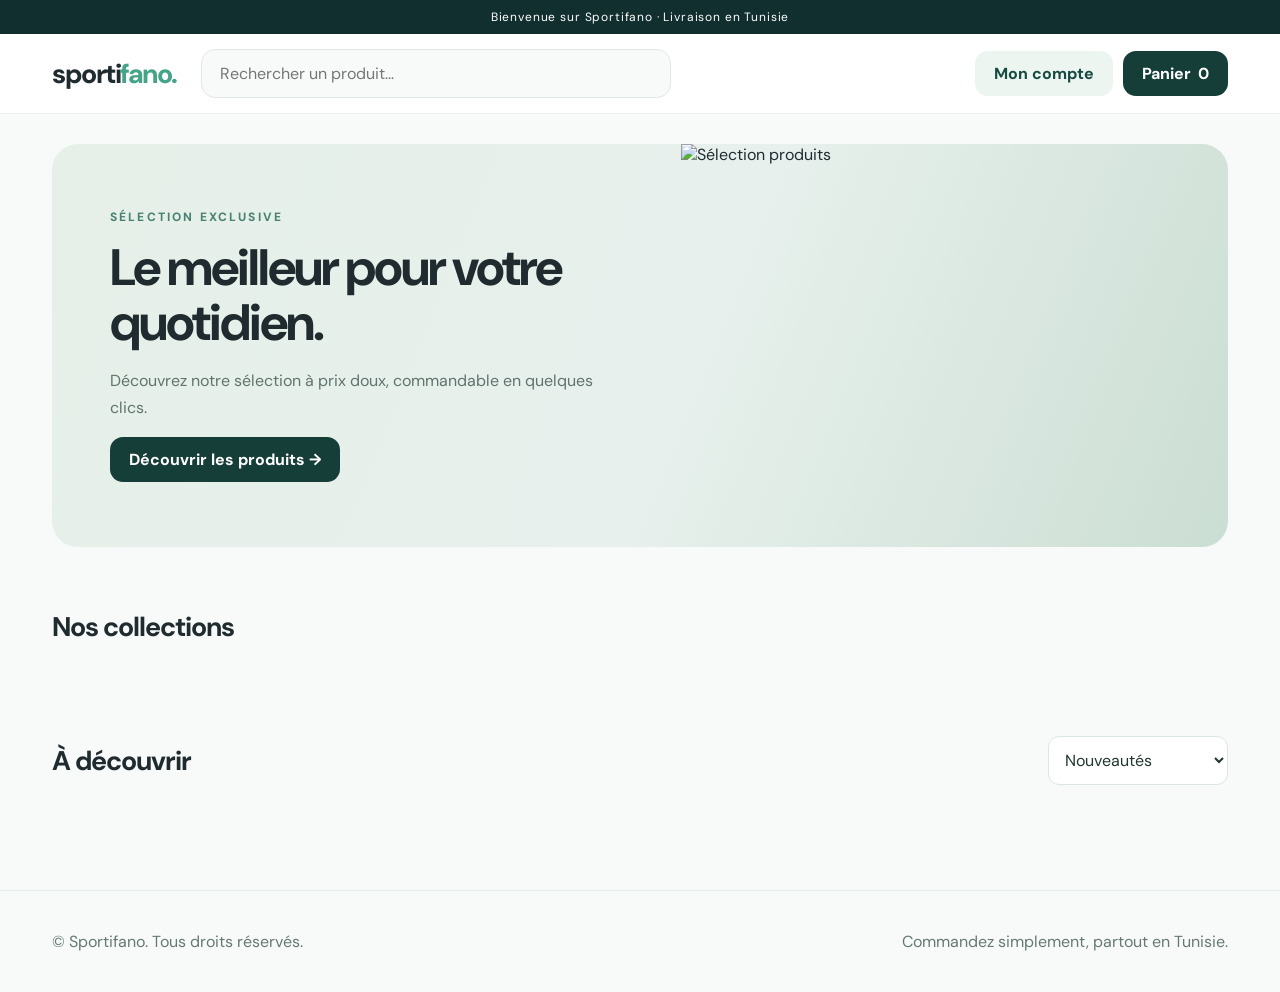
==== index.html @ f6919157 "Add files via upload" ====
<!doctype html><html lang="fr"><head><meta charset="utf-8"><meta name="viewport" content="width=device-width,initial-scale=1"><meta name="theme-color" content="#173e37"><title>Sportifano — Boutique en ligne</title><link rel="stylesheet" href="./styles.css"></head><body>
<div class="notice" id="announcement">Bienvenue sur Sportifano · Livraison en Tunisie</div><header class="header"><div class="wrap nav"><a class="brand" href="./index.html">sporti<span>fano.</span></a><input class="search" id="search" placeholder="Rechercher un produit..." aria-label="Rechercher"><div class="nav-actions"><button class="btn secondary" id="accountBtn">Mon compte</button><button class="btn" id="cartBtn">Panier <span id="cartCount">0</span></button></div></div></header>
<main class="wrap"><section class="hero"><div class="hero-copy"><div class="eyebrow" id="heroEyebrow">Sélection exclusive</div><h1 id="heroTitle">Le meilleur pour votre quotidien.</h1><p id="heroText">Découvrez notre sélection à prix doux, commandable en quelques clics.</p><button class="btn" id="shopNow">Découvrir les produits →</button></div><img class="hero-img" id="heroImg" src="https://images.unsplash.com/photo-1555529669-e69e7aa0ba9a?w=1000&q=85" alt="Sélection produits"></section><section id="shop"><div class="section-title"><h2>Nos collections</h2><span class="muted tiny" id="count"></span></div><div class="categories" id="categories"></div><div class="section-title"><h2>À découvrir</h2><select id="sort" style="max-width:180px"><option value="new">Nouveautés</option><option value="priceUp">Prix croissant</option><option value="priceDown">Prix décroissant</option></select></div><div id="products" class="products"></div></section><section id="blogSection" class="hidden"><div class="section-title"><h2>Actualités & conseils</h2></div><div id="posts" class="products"></div></section></main><footer class="footer"><div class="wrap row between"><span>© <span id="year"></span> Sportifano. Tous droits réservés.</span><span>Commandez simplement, partout en Tunisie.</span></div></footer><div id="overlay"></div><script type="module" src="./shop.js"></script></body></html>
---- styles.css ----
@import url('https://fonts.googleapis.com/css2?family=DM+Sans:wght@400;500;600;700;800&family=Manrope:wght@400;500;600;700;800&display=swap');
:root{font-family:'DM Sans',sans-serif;color:#202b30;background:#f8faf9;font-synthesis:none}*{box-sizing:border-box}body{margin:0}button,input,select,textarea{font:inherit}button{cursor:pointer}a{color:inherit;text-decoration:none}img{max-width:100%}.wrap{max-width:1220px;margin:auto;padding:0 22px}.notice{background:#102f2e;color:white;text-align:center;padding:9px;font-size:12px;letter-spacing:.07em}.header{background:white;position:sticky;top:0;z-index:10;border-bottom:1px solid #ecf0ef}.nav{display:flex;align-items:center;gap:24px;min-height:79px}.brand{font-size:27px;font-weight:800;letter-spacing:-1.5px}.brand span{color:#45a388}.search{flex:1;max-width:470px;padding:13px 18px;border:1px solid #e1e7e5;border-radius:14px;background:#f8faf9}.nav-actions{display:flex;gap:10px;margin-left:auto}.btn{border:0;background:#163e38;color:white;border-radius:13px;padding:12px 19px;font-weight:700;display:inline-flex;align-items:center;justify-content:center;gap:7px}.btn.secondary{background:#edf5f1;color:#174a40}.btn.outline{background:#fff;color:#163e38;border:1px solid #d5e1db}.btn.danger{background:#fcecec;color:#aa3232}.btn:disabled{opacity:.45;cursor:not-allowed}.tiny{font-size:12px}.muted{color:#73817d}.hero{margin:30px auto 40px;min-height:365px;background:linear-gradient(112deg,#e6f0e9 5%,#e7f0ec 55%,#cbded3);border-radius:26px;display:grid;grid-template-columns:1.15fr 1fr;overflow:hidden}.hero-copy{padding:65px 58px;align-self:center}.eyebrow{font-size:12px;text-transform:uppercase;letter-spacing:.18em;color:#488272;font-weight:800}.hero h1{font-size:clamp(34px,4vw,60px);line-height:1.07;letter-spacing:-2px;margin:16px 0}.hero p{color:#60736e;line-height:1.7}.hero-img{width:100%;height:100%;min-height:340px;object-fit:cover}.section-title{display:flex;align-items:center;justify-content:space-between;margin:35px 0 19px}.section-title h2{letter-spacing:-1px;font-size:27px}.categories{display:flex;gap:11px;flex-wrap:wrap}.pill{border:1px solid #e0e8e4;border-radius:30px;background:white;padding:11px 19px;font-weight:700;color:#526960}.pill.active{background:#173e37;color:white;border-color:#173e37}.products{display:grid;grid-template-columns:repeat(4,minmax(0,1fr));gap:20px}.product{border:1px solid #e9eeeb;background:white;border-radius:20px;overflow:hidden;display:flex;flex-direction:column}.product img{width:100%;height:230px;object-fit:cover;background:#edf2ee}.product .pbody{padding:15px;display:flex;flex-direction:column;gap:9px;flex:1}.product h3{font-size:15px;margin:0}.product .price{font-size:19px;font-weight:800}.row{display:flex;align-items:center;gap:12px}.between{justify-content:space-between}.footer{padding:40px 0;color:#667970;margin-top:70px;border-top:1px solid #e6eee9}.panel{background:white;border:1px solid #e5ebe7;border-radius:18px;padding:23px}.modal-bg{position:fixed;inset:0;background:#10262193;z-index:50;display:grid;place-items:center;padding:16px}.modal{background:white;width:min(610px,100%);max-height:92vh;overflow:auto;border-radius:22px;padding:25px;box-shadow:0 18px 80px #0c292333}.modal h2{margin:0 0 16px}label{display:block;color:#53645d;font-weight:700;font-size:13px;margin:13px 0 6px}input,select,textarea{border:1px solid #dce6e0;border-radius:11px;width:100%;padding:12px;background:white;color:#20362e}textarea{min-height:90px;resize:vertical}.flex{display:flex;gap:13px}.flex>*{flex:1;min-width:0}.divider{border:0;border-top:1px solid #e8eeea;margin:17px 0}.page-title{font-size:35px;letter-spacing:-1px;margin:35px 0 21px}.cart-row{display:flex;gap:16px;border-bottom:1px solid #eef1ed;padding:14px 0}.cart-row img{width:76px;height:76px;object-fit:cover;border-radius:12px}.badge{padding:6px 10px;border-radius:20px;font-size:11px;background:#e9f4ed;color:#286449;font-weight:800}.note{background:#f1f7f4;padding:14px;border-radius:11px;color:#507062}.error{color:#b33030}.success{color:#197850}.toast{position:fixed;bottom:25px;left:50%;transform:translateX(-50%);padding:13px 20px;border-radius:10px;background:#183e37;color:white;z-index:80;box-shadow:0 8px 40px #0002}.table-wrap{overflow:auto}table{width:100%;border-collapse:collapse}td,th{text-align:left;padding:12px;border-bottom:1px solid #e9eeea;font-size:13px}th{color:#6b8175} .admin-layout{display:grid;grid-template-columns:225px 1fr;min-height:100vh}.sidebar{background:#142e29;color:#e1efe9;padding:25px 16px}.sidebar .brand{color:#fff;margin:5px 12px 30px;display:block}.sidebtn{display:block;width:100%;text-align:left;color:#d0e2d9;background:transparent;border:0;border-radius:12px;padding:13px 15px;margin-bottom:5px}.sidebtn.active,.sidebtn:hover{background:#31564b;color:white}.admin-content{padding:35px;max-width:1150px;width:100%;margin:0 auto}.stats{display:grid;grid-template-columns:repeat(3,1fr);gap:15px}.stat{background:white;border-radius:15px;padding:24px;border:1px solid #e4ece7}.stat b{font-size:30px;display:block;margin-top:12px}.stack{display:grid;gap:15px}.hidden{display:none!important}@media(max-width:850px){.products{grid-template-columns:repeat(2,1fr)}.hero{grid-template-columns:1fr}.hero-copy{padding:35px}.hero-img{height:225px;min-height:225px}.nav{flex-wrap:wrap;padding:12px 0;gap:9px}.nav .search{order:3;min-width:100%;max-width:none}.brand{font-size:23px}.admin-layout{grid-template-columns:1fr}.sidebar{position:static;display:flex;align-items:center;gap:5px;overflow:auto;padding:10px}.sidebar .brand{font-size:16px;white-space:nowrap;margin:0 15px 0 0}.sidebtn{width:auto;white-space:nowrap;margin:0}.admin-content{padding:19px}.stats{grid-template-columns:1fr}.flex.mobile-stack{flex-direction:column}}@media(max-width:490px){.wrap{padding:0 13px}.hero{margin:14px auto}.products{gap:9px}.product img{height:170px}.product .pbody{padding:12px}.product .btn{padding:10px 6px;font-size:12px}.nav-actions .btn{padding:10px 11px;font-size:12px}.section-title h2{font-size:22px}.modal{padding:18px}.hero h1{font-size:36px}}
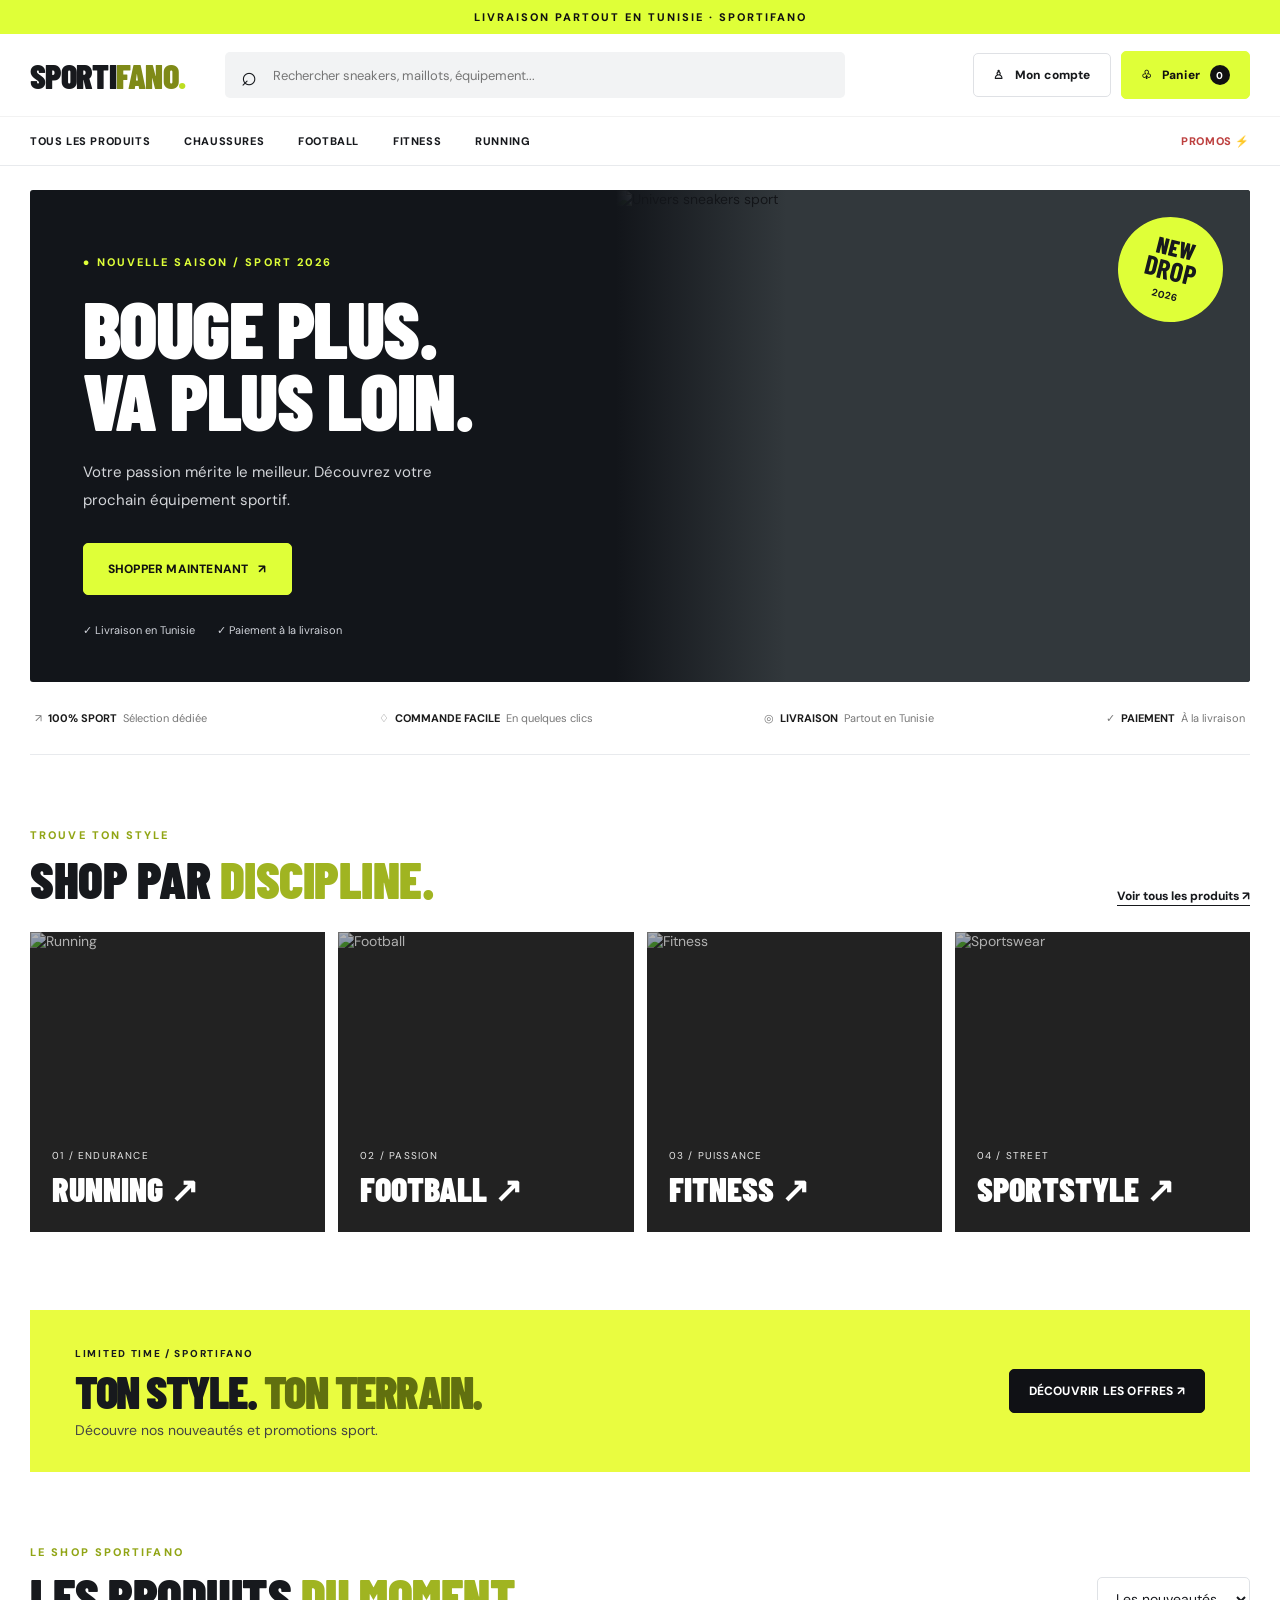
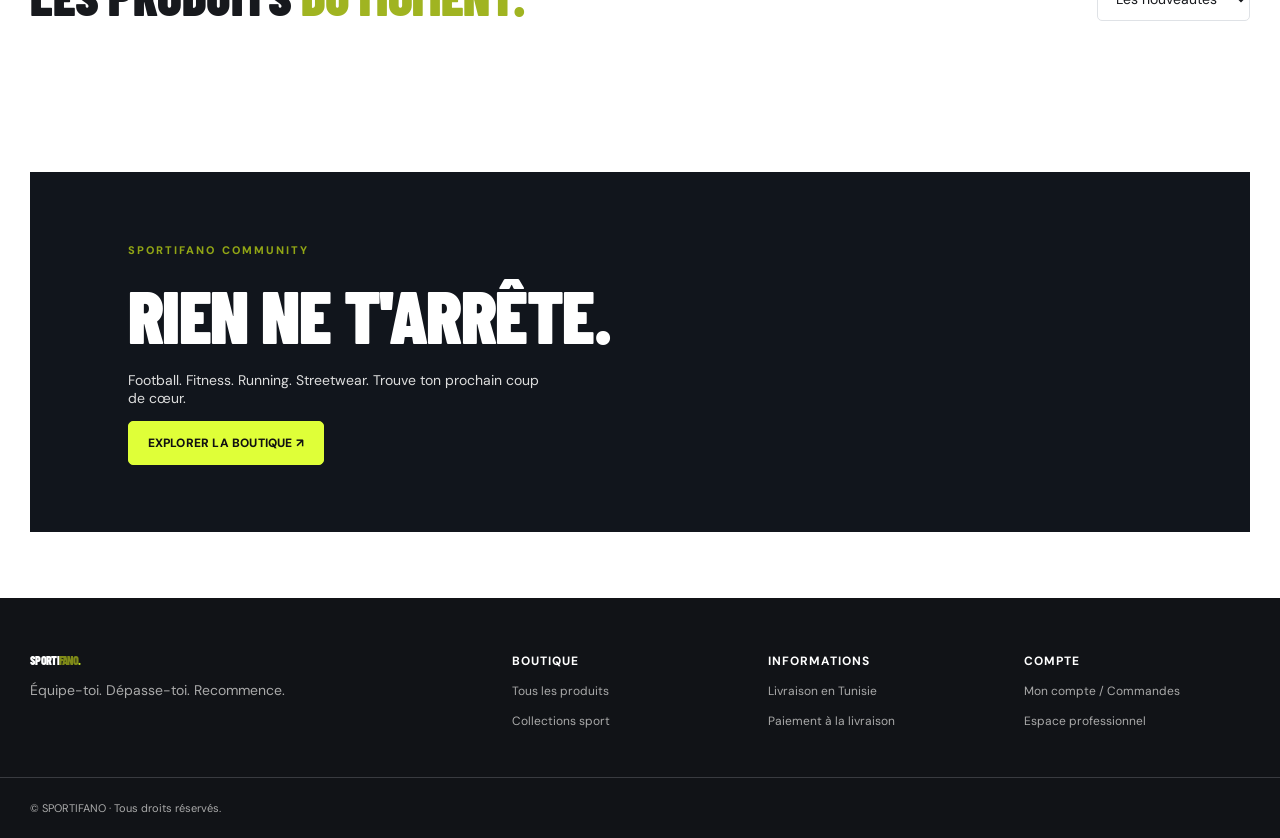
==== commit 3d4aa982: "Add files via upload" ====
--- a/index.html
+++ b/index.html
@@ -1,3 +1,10 @@
-<!doctype html><html lang="fr"><head><meta charset="utf-8"><meta name="viewport" content="width=device-width,initial-scale=1"><meta name="theme-color" content="#173e37"><title>Sportifano — Boutique en ligne</title><link rel="stylesheet" href="./styles.css"></head><body>
-<div class="notice" id="announcement">Bienvenue sur Sportifano · Livraison en Tunisie</div><header class="header"><div class="wrap nav"><a class="brand" href="./index.html">sporti<span>fano.</span></a><input class="search" id="search" placeholder="Rechercher un produit..." aria-label="Rechercher"><div class="nav-actions"><button class="btn secondary" id="accountBtn">Mon compte</button><button class="btn" id="cartBtn">Panier <span id="cartCount">0</span></button></div></div></header>
-<main class="wrap"><section class="hero"><div class="hero-copy"><div class="eyebrow" id="heroEyebrow">Sélection exclusive</div><h1 id="heroTitle">Le meilleur pour votre quotidien.</h1><p id="heroText">Découvrez notre sélection à prix doux, commandable en quelques clics.</p><button class="btn" id="shopNow">Découvrir les produits →</button></div><img class="hero-img" id="heroImg" src="https://images.unsplash.com/photo-1555529669-e69e7aa0ba9a?w=1000&q=85" alt="Sélection produits"></section><section id="shop"><div class="section-title"><h2>Nos collections</h2><span class="muted tiny" id="count"></span></div><div class="categories" id="categories"></div><div class="section-title"><h2>À découvrir</h2><select id="sort" style="max-width:180px"><option value="new">Nouveautés</option><option value="priceUp">Prix croissant</option><option value="priceDown">Prix décroissant</option></select></div><div id="products" class="products"></div></section><section id="blogSection" class="hidden"><div class="section-title"><h2>Actualités & conseils</h2></div><div id="posts" class="products"></div></section></main><footer class="footer"><div class="wrap row between"><span>© <span id="year"></span> Sportifano. Tous droits réservés.</span><span>Commandez simplement, partout en Tunisie.</span></div></footer><div id="overlay"></div><script type="module" src="./shop.js"></script></body></html>
+<!doctype html><html lang="fr"><head><meta charset="utf-8"><meta name="viewport" content="width=device-width,initial-scale=1"><meta name="theme-color" content="#101116"><meta name="description" content="Sportifano Tunisie : vêtements et équipements sport, running, football et fitness. Commandez en ligne avec livraison en Tunisie."><title>SPORTIFANO — Le sport commence ici</title><link rel="preconnect" href="https://fonts.googleapis.com"><link rel="preconnect" href="https://fonts.gstatic.com" crossorigin><link href="https://fonts.googleapis.com/css2?family=Barlow+Condensed:wght@500;600;700;800;900&family=DM+Sans:wght@400;500;600;700;800&display=swap" rel="stylesheet"><link rel="stylesheet" href="./styles.css"></head><body class="storefront">
+<div class="notice" id="announcement">LIVRAISON PARTOUT EN TUNISIE · SPORTIFANO</div>
+<header class="header"><div class="wrap nav"><a class="brand" href="./index.html">SPORTI<span>FANO</span><i>.</i></a><div class="search-wrap"><span>⌕</span><input class="search" id="search" placeholder="Rechercher sneakers, maillots, équipement..." aria-label="Rechercher"></div><div class="nav-actions"><button class="btn secondary account-button" id="accountBtn">♙ <span>Mon compte</span></button><button class="btn cart-button" id="cartBtn">♧ <span>Panier</span> <span id="cartCount">0</span></button></div></div><nav class="category-nav"><div class="wrap category-links"><a href="#shop">TOUS LES PRODUITS</a><a href="#collections">CHAUSSURES</a><a href="#collections">FOOTBALL</a><a href="#collections">FITNESS</a><a href="#collections">RUNNING</a><a href="#shop" class="sale-link">PROMOS ⚡</a></div></nav></header>
+<main><div class="wrap"><section class="hero"><div class="hero-copy"><div class="eyebrow" id="heroEyebrow">● NOUVELLE SAISON / SPORT 2026</div><h1 id="heroTitle">BOUGE PLUS.<br>VA PLUS LOIN.</h1><p id="heroText">Votre passion mérite le meilleur. Découvrez votre prochain équipement sportif.</p><button class="btn hero-cta" id="shopNow">SHOPPER MAINTENANT <span>↗</span></button><div class="hero-mini"><span>✓ Livraison en Tunisie</span><span>✓ Paiement à la livraison</span></div></div><div class="hero-image"><img class="hero-img" id="heroImg" src="https://images.unsplash.com/photo-1556906781-9a412961c28c?w=1400&q=85" alt="Univers sneakers sport"/><div class="hero-stamp">NEW<br><strong>DROP</strong><small>2026</small></div></div></section>
+<section class="trust-row"><span>↗ <b>100% SPORT</b> Sélection dédiée</span><span>♢ <b>COMMANDE FACILE</b> En quelques clics</span><span>◎ <b>LIVRAISON</b> Partout en Tunisie</span><span>✓ <b>PAIEMENT</b> À la livraison</span></section>
+<section id="collections" class="collections-block"><div class="section-title"><div><span class="section-kicker">TROUVE TON STYLE</span><h2>SHOP PAR <em>DISCIPLINE.</em></h2></div><a href="#shop" class="text-link">Voir tous les produits ↗</a></div><div class="sport-tiles"><a href="#shop" class="sport-tile tile-run"><img src="https://images.unsplash.com/photo-1538805060514-97d9cc17730c?w=650&q=80" alt="Running"><span>01 / ENDURANCE</span><strong>RUNNING ↗</strong></a><a href="#shop" class="sport-tile tile-foot"><img src="https://images.unsplash.com/photo-1579952363873-27f3bade9f55?w=650&q=80" alt="Football"><span>02 / PASSION</span><strong>FOOTBALL ↗</strong></a><a href="#shop" class="sport-tile tile-gym"><img src="https://images.unsplash.com/photo-1517836357463-d25dfeac3438?w=650&q=80" alt="Fitness"><span>03 / PUISSANCE</span><strong>FITNESS ↗</strong></a><a href="#shop" class="sport-tile tile-style"><img src="https://images.unsplash.com/photo-1515886657613-9f3515b0c78f?w=650&q=80" alt="Sportswear"><span>04 / STREET</span><strong>SPORTSTYLE ↗</strong></a></div></section>
+<section class="sale-banner"><div><span>LIMITED TIME / SPORTIFANO</span><h2>TON STYLE. <em>TON TERRAIN.</em></h2><p>Découvre nos nouveautés et promotions sport.</p></div><a href="#shop" class="btn">DÉCOUVRIR LES OFFRES ↗</a></section>
+<section id="shop"><div class="section-title product-heading"><div><span class="section-kicker">LE SHOP SPORTIFANO</span><h2>LES PRODUITS <em>DU MOMENT.</em></h2></div><div class="right-tools"><span class="muted tiny" id="count"></span><select id="sort" aria-label="Trier les produits"><option value="new">Les nouveautés</option><option value="priceUp">Prix croissant</option><option value="priceDown">Prix décroissant</option></select></div></div><div class="categories" id="categories"></div><div id="products" class="products"></div></section>
+<section class="bottom-feature"><div><span class="section-kicker">SPORTIFANO COMMUNITY</span><h2>RIEN NE T'ARRÊTE.</h2><p>Football. Fitness. Running. Streetwear. Trouve ton prochain coup de cœur.</p><a class="btn light-btn" href="#shop">EXPLORER LA BOUTIQUE ↗</a></div></section><section id="blogSection" class="hidden"><div class="section-title"><div><span class="section-kicker">LE JOURNAL</span><h2>ACTUS & <em>CONSEILS.</em></h2></div></div><div id="posts" class="products"></div></section></div></main>
+<footer class="footer"><div class="wrap footer-grid"><div><a class="brand" href="./">SPORTI<span>FANO</span><i>.</i></a><p>Équipe-toi. Dépasse-toi. Recommence.</p></div><div><b>BOUTIQUE</b><a href="#shop">Tous les produits</a><a href="#collections">Collections sport</a></div><div><b>INFORMATIONS</b><span>Livraison en Tunisie</span><span>Paiement à la livraison</span></div><div><b>COMPTE</b><button id="footerAccount" class="footer-link">Mon compte / Commandes</button><a href="./admin.html">Espace professionnel</a></div></div><div class="wrap footer-bottom">© <span id="year"></span> SPORTIFANO · Tous droits réservés.</div></footer><nav class="mobile-bar"><a href="./">⌂<small>Accueil</small></a><a href="#collections">▦<small>Catégories</small></a><button id="mobileSearch">⌕<small>Recherche</small></button><button id="mobileAccount">♙<small>Compte</small></button><button id="mobileCart">♧<small>Panier</small></button></nav><div id="overlay"></div><script type="module" src="./shop.js"></script><script>document.getElementById('footerAccount').onclick=()=>document.getElementById('accountBtn').click();document.getElementById('mobileAccount').onclick=()=>document.getElementById('accountBtn').click();document.getElementById('mobileCart').onclick=()=>document.getElementById('cartBtn').click();document.getElementById('mobileSearch').onclick=()=>{document.getElementById('search').focus();window.scrollTo({top:0,behavior:'smooth'})};</script></body></html>
--- a/styles.css
+++ b/styles.css
@@ -1,2 +1 @@
-@import url('https://fonts.googleapis.com/css2?family=DM+Sans:wght@400;500;600;700;800&family=Manrope:wght@400;500;600;700;800&display=swap');
-:root{font-family:'DM Sans',sans-serif;color:#202b30;background:#f8faf9;font-synthesis:none}*{box-sizing:border-box}body{margin:0}button,input,select,textarea{font:inherit}button{cursor:pointer}a{color:inherit;text-decoration:none}img{max-width:100%}.wrap{max-width:1220px;margin:auto;padding:0 22px}.notice{background:#102f2e;color:white;text-align:center;padding:9px;font-size:12px;letter-spacing:.07em}.header{background:white;position:sticky;top:0;z-index:10;border-bottom:1px solid #ecf0ef}.nav{display:flex;align-items:center;gap:24px;min-height:79px}.brand{font-size:27px;font-weight:800;letter-spacing:-1.5px}.brand span{color:#45a388}.search{flex:1;max-width:470px;padding:13px 18px;border:1px solid #e1e7e5;border-radius:14px;background:#f8faf9}.nav-actions{display:flex;gap:10px;margin-left:auto}.btn{border:0;background:#163e38;color:white;border-radius:13px;padding:12px 19px;font-weight:700;display:inline-flex;align-items:center;justify-content:center;gap:7px}.btn.secondary{background:#edf5f1;color:#174a40}.btn.outline{background:#fff;color:#163e38;border:1px solid #d5e1db}.btn.danger{background:#fcecec;color:#aa3232}.btn:disabled{opacity:.45;cursor:not-allowed}.tiny{font-size:12px}.muted{color:#73817d}.hero{margin:30px auto 40px;min-height:365px;background:linear-gradient(112deg,#e6f0e9 5%,#e7f0ec 55%,#cbded3);border-radius:26px;display:grid;grid-template-columns:1.15fr 1fr;overflow:hidden}.hero-copy{padding:65px 58px;align-self:center}.eyebrow{font-size:12px;text-transform:uppercase;letter-spacing:.18em;color:#488272;font-weight:800}.hero h1{font-size:clamp(34px,4vw,60px);line-height:1.07;letter-spacing:-2px;margin:16px 0}.hero p{color:#60736e;line-height:1.7}.hero-img{width:100%;height:100%;min-height:340px;object-fit:cover}.section-title{display:flex;align-items:center;justify-content:space-between;margin:35px 0 19px}.section-title h2{letter-spacing:-1px;font-size:27px}.categories{display:flex;gap:11px;flex-wrap:wrap}.pill{border:1px solid #e0e8e4;border-radius:30px;background:white;padding:11px 19px;font-weight:700;color:#526960}.pill.active{background:#173e37;color:white;border-color:#173e37}.products{display:grid;grid-template-columns:repeat(4,minmax(0,1fr));gap:20px}.product{border:1px solid #e9eeeb;background:white;border-radius:20px;overflow:hidden;display:flex;flex-direction:column}.product img{width:100%;height:230px;object-fit:cover;background:#edf2ee}.product .pbody{padding:15px;display:flex;flex-direction:column;gap:9px;flex:1}.product h3{font-size:15px;margin:0}.product .price{font-size:19px;font-weight:800}.row{display:flex;align-items:center;gap:12px}.between{justify-content:space-between}.footer{padding:40px 0;color:#667970;margin-top:70px;border-top:1px solid #e6eee9}.panel{background:white;border:1px solid #e5ebe7;border-radius:18px;padding:23px}.modal-bg{position:fixed;inset:0;background:#10262193;z-index:50;display:grid;place-items:center;padding:16px}.modal{background:white;width:min(610px,100%);max-height:92vh;overflow:auto;border-radius:22px;padding:25px;box-shadow:0 18px 80px #0c292333}.modal h2{margin:0 0 16px}label{display:block;color:#53645d;font-weight:700;font-size:13px;margin:13px 0 6px}input,select,textarea{border:1px solid #dce6e0;border-radius:11px;width:100%;padding:12px;background:white;color:#20362e}textarea{min-height:90px;resize:vertical}.flex{display:flex;gap:13px}.flex>*{flex:1;min-width:0}.divider{border:0;border-top:1px solid #e8eeea;margin:17px 0}.page-title{font-size:35px;letter-spacing:-1px;margin:35px 0 21px}.cart-row{display:flex;gap:16px;border-bottom:1px solid #eef1ed;padding:14px 0}.cart-row img{width:76px;height:76px;object-fit:cover;border-radius:12px}.badge{padding:6px 10px;border-radius:20px;font-size:11px;background:#e9f4ed;color:#286449;font-weight:800}.note{background:#f1f7f4;padding:14px;border-radius:11px;color:#507062}.error{color:#b33030}.success{color:#197850}.toast{position:fixed;bottom:25px;left:50%;transform:translateX(-50%);padding:13px 20px;border-radius:10px;background:#183e37;color:white;z-index:80;box-shadow:0 8px 40px #0002}.table-wrap{overflow:auto}table{width:100%;border-collapse:collapse}td,th{text-align:left;padding:12px;border-bottom:1px solid #e9eeea;font-size:13px}th{color:#6b8175} .admin-layout{display:grid;grid-template-columns:225px 1fr;min-height:100vh}.sidebar{background:#142e29;color:#e1efe9;padding:25px 16px}.sidebar .brand{color:#fff;margin:5px 12px 30px;display:block}.sidebtn{display:block;width:100%;text-align:left;color:#d0e2d9;background:transparent;border:0;border-radius:12px;padding:13px 15px;margin-bottom:5px}.sidebtn.active,.sidebtn:hover{background:#31564b;color:white}.admin-content{padding:35px;max-width:1150px;width:100%;margin:0 auto}.stats{display:grid;grid-template-columns:repeat(3,1fr);gap:15px}.stat{background:white;border-radius:15px;padding:24px;border:1px solid #e4ece7}.stat b{font-size:30px;display:block;margin-top:12px}.stack{display:grid;gap:15px}.hidden{display:none!important}@media(max-width:850px){.products{grid-template-columns:repeat(2,1fr)}.hero{grid-template-columns:1fr}.hero-copy{padding:35px}.hero-img{height:225px;min-height:225px}.nav{flex-wrap:wrap;padding:12px 0;gap:9px}.nav .search{order:3;min-width:100%;max-width:none}.brand{font-size:23px}.admin-layout{grid-template-columns:1fr}.sidebar{position:static;display:flex;align-items:center;gap:5px;overflow:auto;padding:10px}.sidebar .brand{font-size:16px;white-space:nowrap;margin:0 15px 0 0}.sidebtn{width:auto;white-space:nowrap;margin:0}.admin-content{padding:19px}.stats{grid-template-columns:1fr}.flex.mobile-stack{flex-direction:column}}@media(max-width:490px){.wrap{padding:0 13px}.hero{margin:14px auto}.products{gap:9px}.product img{height:170px}.product .pbody{padding:12px}.product .btn{padding:10px 6px;font-size:12px}.nav-actions .btn{padding:10px 11px;font-size:12px}.section-title h2{font-size:22px}.modal{padding:18px}.hero h1{font-size:36px}}
+:root{--ink:#17191d;--black:#101115;--red:#e9fd32;--lime:#dfff38;--paper:#fff;--muted:#777b83;--line:#e8eaed;--bg:#f7f8f9;--radius:17px}*{box-sizing:border-box}html{scroll-behavior:smooth}body{margin:0;background:#fff;color:var(--ink);font-family:'DM Sans',Arial,sans-serif;font-size:14px}button,input,select,textarea{font:inherit}button{cursor:pointer}a{text-decoration:none;color:inherit}img{max-width:100%;display:block}.wrap{max-width:1370px;padding:0 30px;margin:auto}.hidden{display:none!important}.muted{color:var(--muted)}.tiny{font-size:12px}.notice{background:var(--lime);text-align:center;color:#111;font-size:11px;font-weight:800;letter-spacing:2px;padding:10px 12px}.header{position:relative;z-index:5;background:#fff;border-bottom:1px solid var(--line)}.nav{display:flex;align-items:center;gap:40px;min-height:82px}.brand{font-family:'Barlow Condensed',Impact,sans-serif;font-size:34px;font-weight:900;letter-spacing:-.7px;white-space:nowrap}.brand span{color:#7f8a18}.brand i{font-style:normal;color:#bdde21}.search-wrap{height:46px;border-radius:5px;display:flex;align-items:center;gap:14px;background:#f2f3f4;padding:0 16px;flex:1;max-width:620px}.search-wrap>span{font-size:27px;line-height:1}.search{border:0;outline:0;background:transparent;width:100%;font-size:13px}.nav-actions{display:flex;align-items:center;gap:10px;margin-left:auto}.btn{border:1px solid var(--black);border-radius:5px;background:var(--black);color:#fff;font-size:12px;font-weight:800;letter-spacing:.2px;padding:13px 19px;display:inline-flex;align-items:center;justify-content:center;gap:10px;min-height:42px;transition:transform .2s,background .2s}.btn:hover{transform:translateY(-2px);background:#34363b}.btn.secondary{background:white;color:#17191c;border:1px solid #dfe1e5}.btn.secondary:hover{background:#f4f5f5}.btn.danger{background:#ffedf0;border-color:#ffbdc6;color:#b71332}.cart-button{background:var(--lime)!important;color:#111!important;border-color:var(--lime)}#cartCount{min-width:20px;min-height:20px;border-radius:50%;background:#111;color:#fff;display:grid;place-items:center;font-size:10px}.category-nav{border-top:1px solid #f2f2f2}.category-links{display:flex;gap:34px;align-items:center;min-height:48px;font-size:11px;letter-spacing:.6px;font-weight:800}.category-links a:hover{color:#838f19}.category-links .sale-link{margin-left:auto;color:#bd403f}.hero{margin:24px 0 0;min-height:488px;display:grid;grid-template-columns:48% 52%;background:#12151a;overflow:hidden;position:relative;border-radius:3px}.hero-copy{padding:65px 7% 45px 9%;display:flex;flex-direction:column;align-items:flex-start;justify-content:center;color:#fff;z-index:1}.eyebrow,.section-kicker{font-size:11px;font-weight:800;letter-spacing:2.1px;color:#91a515}.eyebrow{color:var(--lime)}h1,h2,h3,p{margin-top:0}.hero h1,.bottom-feature h2,.sale-banner h2,.login-visual h2{font-family:'Barlow Condensed',Impact,sans-serif;font-size:clamp(54px,6.2vw,99px);font-weight:900;letter-spacing:-1.5px;line-height:.91;margin:23px 0}.hero-copy>p{font-size:15px;line-height:1.85;color:#d3d5d9;max-width:390px}.hero-cta{background:var(--lime);color:#111;border-color:var(--lime);margin:13px 0 28px;padding:17px 24px}.hero-cta:hover{background:#efff94}.hero-mini{display:flex;flex-wrap:wrap;gap:22px;color:#d1d4db;font-size:11px}.hero-image{position:relative;min-height:430px;background:#32383c}.hero-img{height:100%;width:100%;object-fit:cover;filter:saturate(.8) contrast(1.04)}.hero-image:after{content:"";position:absolute;inset:0;background:linear-gradient(90deg,#12151a 0%,transparent 27%)}.hero-stamp{position:absolute;right:27px;top:27px;z-index:1;background:var(--lime);border-radius:50%;width:105px;height:105px;display:flex;justify-content:center;align-items:center;flex-direction:column;transform:rotate(14deg);font:800 23px/0.9 'Barlow Condensed';text-align:center}.hero-stamp strong{font-size:27px}.hero-stamp small{font:700 10px 'DM Sans';margin-top:8px}.trust-row{padding:29px 5px;border-bottom:1px solid var(--line);display:flex;justify-content:space-between;gap:15px;color:#777;flex-wrap:wrap}.trust-row>span{display:flex;align-items:center;gap:6px;font-size:11px}.trust-row b{color:#1b1b1b}.collections-block,#shop,#blogSection{padding:70px 0 28px}.section-title{display:flex;justify-content:space-between;gap:20px;align-items:end;margin-bottom:28px}.section-title h2,.page-title{font-family:'Barlow Condensed',Impact,sans-serif;font-size:clamp(35px,4vw,56px);letter-spacing:-.5px;line-height:1;margin:10px 0 0;font-weight:900}.section-title em,.sale-banner em,.login-card h1 em{font-style:normal;color:#a0b421}.text-link{font-size:12px;font-weight:800;text-decoration:underline;text-underline-offset:5px}.sport-tiles{display:grid;grid-template-columns:repeat(4,minmax(0,1fr));gap:13px}.sport-tile{height:300px;overflow:hidden;position:relative;background:#222;color:white;display:flex;justify-content:flex-end;align-items:flex-start;flex-direction:column;padding:22px}.sport-tile img{position:absolute;inset:0;width:100%;height:100%;object-fit:cover;filter:brightness(.69);transition:transform .4s}.sport-tile:hover img{transform:scale(1.08)}.sport-tile span,.sport-tile strong{z-index:1}.sport-tile span{font-size:10px;letter-spacing:1.2px;color:#e8e8e8}.sport-tile strong{font-family:'Barlow Condensed';font-size:34px;font-weight:900;margin-top:6px}.sale-banner{background:#e9fc40;display:flex;align-items:center;justify-content:space-between;gap:20px;padding:33px 45px;margin-top:50px}.sale-banner span{font-size:10px;font-weight:800;letter-spacing:1.7px}.sale-banner h2{font-size:46px;margin:7px 0;line-height:1}.sale-banner h2 em{color:#61700f;font-style:normal}.sale-banner p{margin-bottom:0;color:#444}.right-tools{display:flex;align-items:center;gap:15px}.right-tools select{padding:11px 14px;max-width:185px}.categories{display:flex;gap:8px;overflow:auto;padding-bottom:20px}.pill{white-space:nowrap;border:1px solid #e5e6e7;border-radius:4px;background:white;padding:12px 19px;font-size:12px;font-weight:700}.pill.active,.pill:hover{background:#18191c;border-color:#18191c;color:white}.products{display:grid;grid-template-columns:repeat(4,minmax(0,1fr));gap:19px;align-items:start}.product{background:white;border:1px solid #eceeef;overflow:hidden;transition:box-shadow .2s,transform .2s}.product:hover{transform:translateY(-3px);box-shadow:0 12px 32px #1111}.product>img{width:100%;height:270px;object-fit:cover;background:#f4f4f4}.pbody{padding:15px}.pbody h3{font-size:14px;font-weight:800;line-height:1.5;min-height:44px;margin:8px 0 6px}.price{font-size:20px;font-weight:900;margin-bottom:13px;color:#111}.product .btn{width:100%;background:var(--lime);color:#111;border-color:var(--lime);font-size:11px}.bottom-feature{background:#11151c url('https://images.unsplash.com/photo-1517836357463-d25dfeac3438?w=1400&q=80') center/cover;margin:75px 0 8px;color:white;position:relative;min-height:360px;display:flex;align-items:center;padding:40px 8%}.bottom-feature:before{content:'';position:absolute;inset:0;background:linear-gradient(90deg,#11151cee,#11151c88)}.bottom-feature>div{position:relative}.bottom-feature h2{font-size:74px}.bottom-feature p{color:#dedede;max-width:420px}.light-btn{background:var(--lime);border-color:var(--lime);color:#111}.footer{background:#111317;color:#aaa;margin-top:66px}.footer-grid{display:grid;grid-template-columns:2fr repeat(3,1fr);gap:30px;padding-top:55px;padding-bottom:48px}.footer-grid>div{display:flex;flex-direction:column;align-items:flex-start;gap:14px}.footer .brand{color:white}.footer-grid b{color:white;font-size:12px;letter-spacing:1px}.footer-grid a,.footer-grid span,.footer-link{font-size:12px}.footer-link{border:0;background:transparent;color:#aaa;padding:0;text-align:left}.footer-bottom{border-top:1px solid #393b40;padding-top:23px;padding-bottom:23px;font-size:11px}.mobile-bar{display:none}input:not(.search),select,textarea{width:100%;border:1px solid #dfe2e6;background:white;border-radius:5px;padding:12px 14px;outline:0;color:var(--ink)}input:focus,select:focus,textarea:focus{border-color:#9eb617}textarea{min-height:90px;resize:vertical}label{display:block;margin:16px 0 7px;font-size:12px;font-weight:800}.row{display:flex;align-items:center;gap:10px}.between{justify-content:space-between}.error{color:#d71938;font-size:12px;line-height:1.6}.divider{border:0;border-top:1px solid var(--line);margin:20px 0}.modal-bg{position:fixed;inset:0;z-index:100;background:#090a0dbd;display:grid;place-items:center;padding:15px;overflow:auto}.modal{width:min(100%,530px);max-height:92vh;overflow:auto;background:#fff;padding:27px;border-radius:10px;box-shadow:0 20px 90px #0005}.modal h2{font-family:'Barlow Condensed',sans-serif;font-size:30px;font-weight:800}.modal .btn{margin-top:6px}.note{background:#f5f7e8;border-left:3px solid #b5d122;padding:13px;font-size:12px;line-height:1.6}.toast{position:fixed;bottom:32px;left:50%;transform:translateX(-50%);background:#111;color:white;padding:15px 20px;border-radius:5px;z-index:200}.cart-row{display:flex;gap:12px;padding:12px 0;border-bottom:1px solid #eee}.cart-row img{width:75px;height:82px;object-fit:cover}.panel{background:#fff;border:1px solid #e5e8eb;padding:24px;border-radius:10px}.badge{background:#eef5ce;padding:7px 10px;border-radius:4px;font-size:11px;font-weight:800}.admin-page{background:#f4f5f6}.login-wrap{display:grid;grid-template-columns:47% 53%;min-height:100vh;align-items:stretch;max-width:100%;padding:0}.login-card{border:0;border-radius:0;padding:clamp(35px,7vw,120px);display:flex;justify-content:center;align-items:stretch;flex-direction:column}.login-card .brand{margin-bottom:75px}.login-card h1{font:900 75px/1 'Barlow Condensed';margin:12px 0}.login-card .btn{background:#121418;color:white}.login-visual{background:linear-gradient(90deg,#111b,#1114),url('https://images.unsplash.com/photo-1534438327276-14e5300c3a48?w=1400&q=85') center/cover;color:white;display:flex;align-items:flex-end;padding:70px}.login-visual h2{font-size:85px}.login-visual em{font-style:normal;color:var(--lime)}.login-visual span{font-size:11px;letter-spacing:2px;color:var(--lime)}.login-visual p{color:#eee}.admin-layout{display:grid;grid-template-columns:255px 1fr;min-height:100vh}.sidebar{background:#121417;padding:35px 16px;display:flex;flex-direction:column;gap:8px}.sidebar .brand{color:white;font-size:29px;display:block;margin:0 12px 35px}.sidebtn{background:transparent;border:0;text-align:left;color:#c6c7ca;padding:14px 17px;border-radius:5px;font-weight:700;font-size:13px}.sidebtn:hover,.sidebtn.active{color:#121417;background:var(--lime)}.admin-content{padding:50px clamp(18px,4vw,68px);min-width:0}.admin-content>.page-title{margin:0 0 32px}.stats{display:grid;grid-template-columns:repeat(3,minmax(0,1fr));gap:18px}.stat{background:white;border:1px solid #e6e8e9;padding:28px;font-size:13px;color:#777;border-radius:8px}.stat b{display:block;font:900 48px/1 'Barlow Condensed';color:#111;margin-top:16px}.admin-content .panel{box-shadow:0 5px 18px #11111105}.table-wrap{overflow:auto}table{width:100%;border-collapse:collapse;min-width:570px}th{text-align:left;font-size:11px;color:#888;font-weight:800;letter-spacing:.5px}td,th{padding:16px 11px;border-bottom:1px solid #eee}td{font-size:13px}.admin-content .btn{font-size:11px}.admin-content .btn.secondary{padding:9px 12px;min-height:35px}#workspace .panel>form,#editForm{max-width:720px}#dialog .modal{width:min(700px,100%)}#dialog .modal textarea[name=images]{min-height:145px}@media(max-width:1050px){.sport-tiles{grid-template-columns:repeat(2,1fr)}.products{grid-template-columns:repeat(3,1fr)}.category-links{gap:20px}.hero h1{font-size:65px}.trust-row{justify-content:center}.footer-grid{grid-template-columns:repeat(2,1fr)}}@media(max-width:720px){.wrap{padding:0 15px}.nav{min-height:68px;gap:12px;flex-wrap:wrap;padding-top:9px;padding-bottom:12px}.brand{font-size:28px}.search-wrap{order:3;flex-basis:100%;max-width:none;height:41px}.nav-actions{gap:6px}.nav-actions .account-button span,.nav-actions .cart-button>span:not(#cartCount){display:none}.nav-actions .btn{padding:9px 12px;min-height:36px}.category-nav{display:none}.hero{display:flex;flex-direction:column-reverse;min-height:0;margin-top:13px}.hero-image{height:260px;min-height:0}.hero-image:after{display:none}.hero-stamp{width:71px;height:71px;font-size:16px}.hero-stamp strong{font-size:19px}.hero-copy{padding:30px 26px 28px}.hero h1{font-size:54px;margin:14px 0}.hero-copy>p{font-size:13px}.hero-mini{gap:10px}.trust-row{padding:23px 5px;display:grid;grid-template-columns:repeat(2,1fr);gap:15px}.trust-row>span{font-size:10px;flex-wrap:wrap}.collections-block,#shop,#blogSection{padding:45px 0 10px}.section-title h2{font-size:35px}.section-title{align-items:start;gap:12px}.sport-tiles{gap:9px}.sport-tile{height:210px;padding:13px}.sport-tile strong{font-size:26px}.sale-banner{margin-top:35px;padding:25px;display:block}.sale-banner h2{font-size:36px}.sale-banner .btn{margin-top:22px}.product-heading{display:block}.right-tools{justify-content:space-between;margin-top:19px}.products{grid-template-columns:repeat(2,minmax(0,1fr));gap:10px}.product>img{height:180px}.pbody{padding:10px}.pbody h3{font-size:12px}.price{font-size:17px}.product .btn{font-size:10px;padding:10px 6px}.bottom-feature{min-height:300px;margin:35px 0;padding:24px}.bottom-feature h2{font-size:51px}.footer-grid{grid-template-columns:repeat(2,1fr);gap:24px}.mobile-bar{display:flex;position:fixed;bottom:0;left:0;right:0;background:#fff;z-index:20;border-top:1px solid #e4e4e4;justify-content:space-around;padding:8px 2px max(8px,env(safe-area-inset-bottom));box-shadow:0 -4px 17px #0001}.mobile-bar a,.mobile-bar button{border:0;background:none;display:flex;flex-direction:column;align-items:center;font-size:23px;color:#191919;gap:2px;min-width:50px}.mobile-bar small{font-size:9px;font-weight:700}.footer{padding-bottom:60px}.modal{padding:20px}.login-wrap{display:flex;flex-direction:column}.login-card{padding:32px 22px;min-height:100vh}.login-card h1{font-size:63px}.login-card .brand{margin-bottom:55px}.login-visual{display:none}.admin-layout{display:block}.sidebar{flex-direction:row;align-items:center;overflow-x:auto;padding:14px;gap:6px;position:sticky;top:0;z-index:10}.sidebar .brand{font-size:21px;margin:0 15px 0 0}.sidebtn{white-space:nowrap;padding:10px;font-size:11px}.admin-content{padding:30px 15px}.stats{gap:8px}.stat{padding:14px;font-size:11px}.stat b{font-size:32px}.page-title{font-size:36px}}
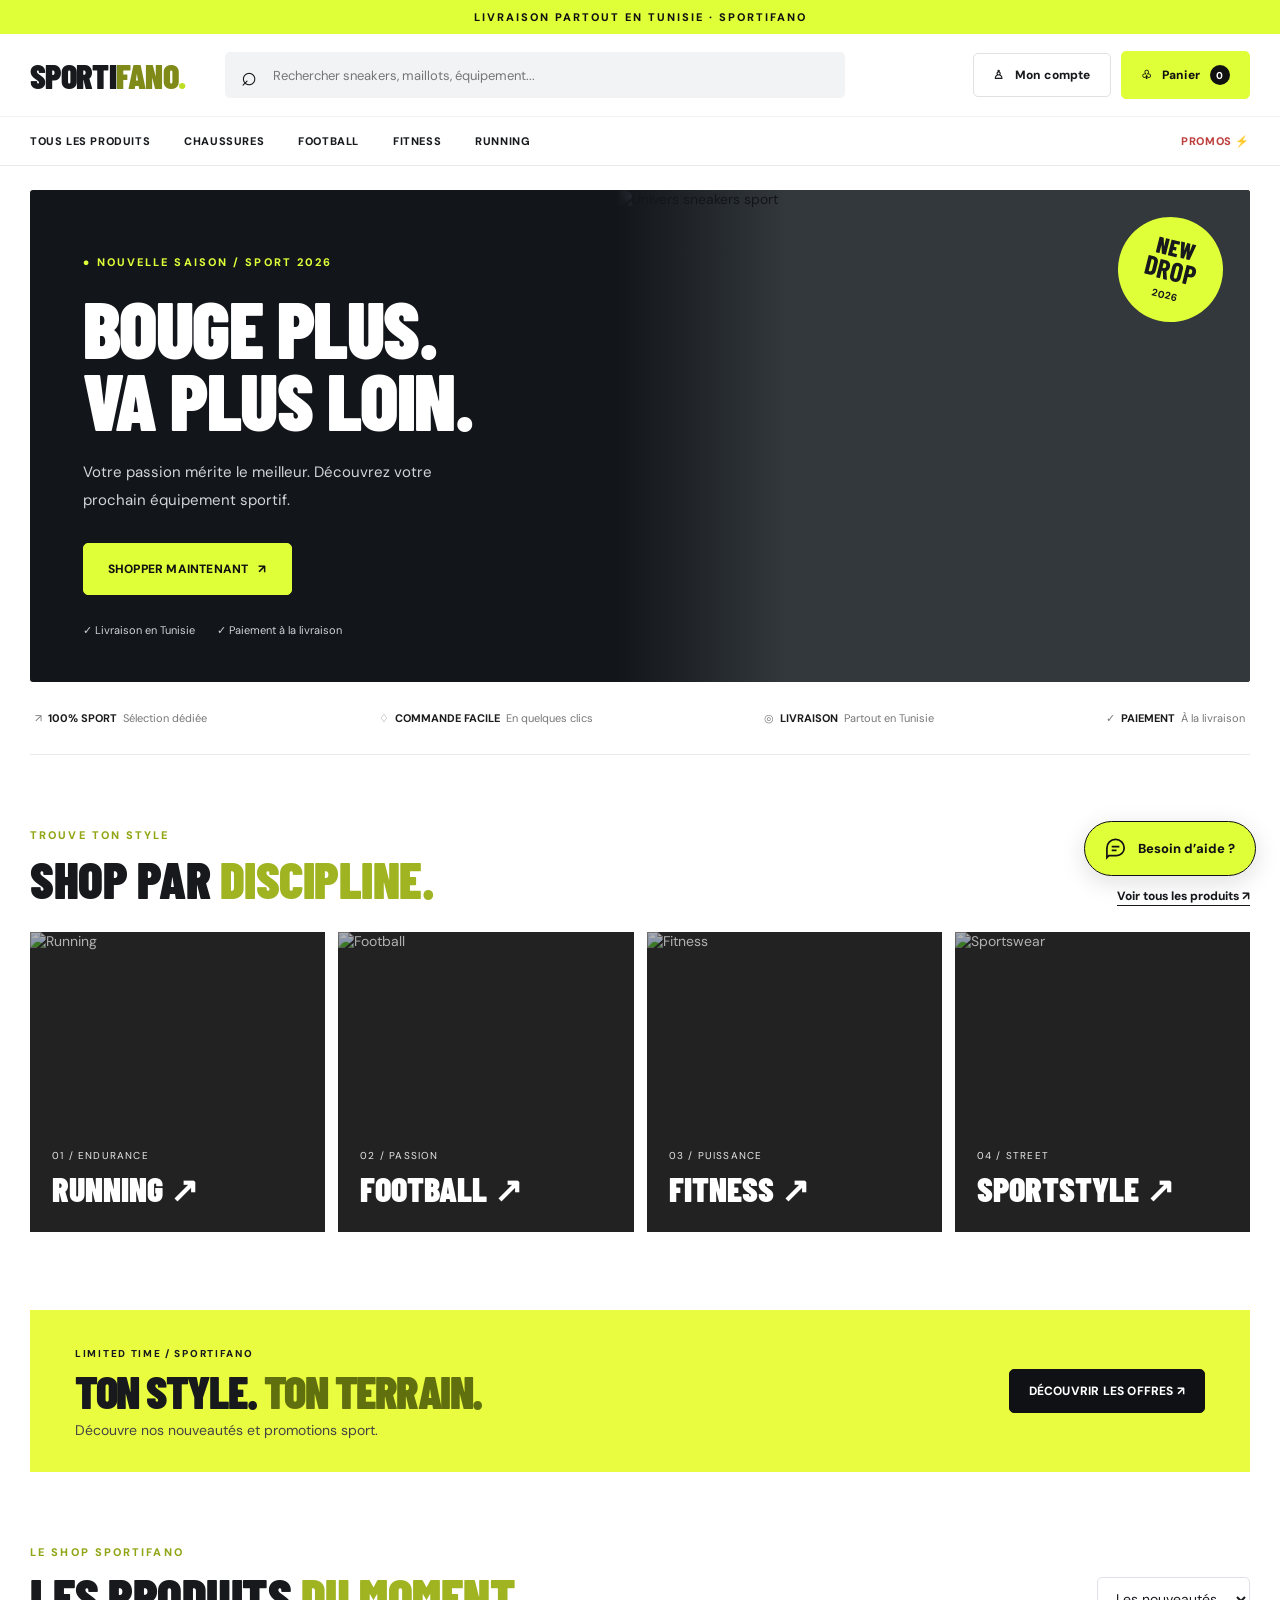
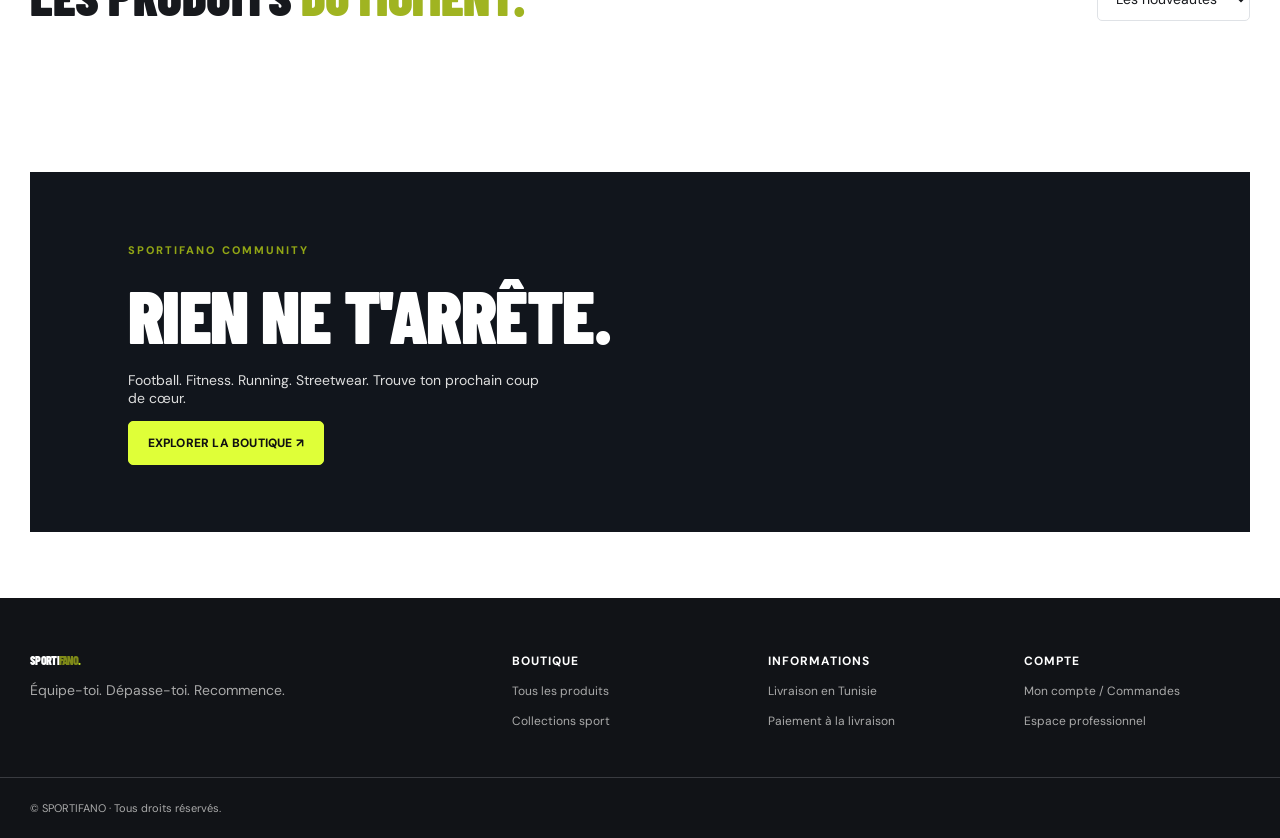
==== commit bffb8f90: "Add catalog shopping assistant" ====
--- a/index.html
+++ b/index.html
@@ -1,4 +1,4 @@
-<!doctype html><html lang="fr"><head><meta charset="utf-8"><meta name="viewport" content="width=device-width,initial-scale=1"><meta name="theme-color" content="#101116"><meta name="description" content="Sportifano Tunisie : vêtements et équipements sport, running, football et fitness. Commandez en ligne avec livraison en Tunisie."><title>SPORTIFANO — Le sport commence ici</title><link rel="preconnect" href="https://fonts.googleapis.com"><link rel="preconnect" href="https://fonts.gstatic.com" crossorigin><link href="https://fonts.googleapis.com/css2?family=Barlow+Condensed:wght@500;600;700;800;900&family=DM+Sans:wght@400;500;600;700;800&display=swap" rel="stylesheet"><link rel="stylesheet" href="./styles.css"></head><body class="storefront">
+<!doctype html><html lang="fr"><head><meta charset="utf-8"><meta name="viewport" content="width=device-width,initial-scale=1"><meta name="theme-color" content="#101116"><meta name="description" content="Sportifano Tunisie : vêtements et équipements sport, running, football et fitness. Commandez en ligne avec livraison en Tunisie."><title>SPORTIFANO — Le sport commence ici</title><link rel="preconnect" href="https://fonts.googleapis.com"><link rel="preconnect" href="https://fonts.gstatic.com" crossorigin><link href="https://fonts.googleapis.com/css2?family=Barlow+Condensed:wght@500;600;700;800;900&family=DM+Sans:wght@400;500;600;700;800&display=swap" rel="stylesheet"><link rel="stylesheet" href="./styles.css"><link rel="stylesheet" href="./chatbot.css"></head><body class="storefront">
 <div class="notice" id="announcement">LIVRAISON PARTOUT EN TUNISIE · SPORTIFANO</div>
 <header class="header"><div class="wrap nav"><a class="brand" href="./index.html">SPORTI<span>FANO</span><i>.</i></a><div class="search-wrap"><span>⌕</span><input class="search" id="search" placeholder="Rechercher sneakers, maillots, équipement..." aria-label="Rechercher"></div><div class="nav-actions"><button class="btn secondary account-button" id="accountBtn">♙ <span>Mon compte</span></button><button class="btn cart-button" id="cartBtn">♧ <span>Panier</span> <span id="cartCount">0</span></button></div></div><nav class="category-nav"><div class="wrap category-links"><a href="#shop">TOUS LES PRODUITS</a><a href="#collections">CHAUSSURES</a><a href="#collections">FOOTBALL</a><a href="#collections">FITNESS</a><a href="#collections">RUNNING</a><a href="#shop" class="sale-link">PROMOS ⚡</a></div></nav></header>
 <main><div class="wrap"><section class="hero"><div class="hero-copy"><div class="eyebrow" id="heroEyebrow">● NOUVELLE SAISON / SPORT 2026</div><h1 id="heroTitle">BOUGE PLUS.<br>VA PLUS LOIN.</h1><p id="heroText">Votre passion mérite le meilleur. Découvrez votre prochain équipement sportif.</p><button class="btn hero-cta" id="shopNow">SHOPPER MAINTENANT <span>↗</span></button><div class="hero-mini"><span>✓ Livraison en Tunisie</span><span>✓ Paiement à la livraison</span></div></div><div class="hero-image"><img class="hero-img" id="heroImg" src="https://images.unsplash.com/photo-1556906781-9a412961c28c?w=1400&q=85" alt="Univers sneakers sport"/><div class="hero-stamp">NEW<br><strong>DROP</strong><small>2026</small></div></div></section>
@@ -7,4 +7,4 @@
 <section class="sale-banner"><div><span>LIMITED TIME / SPORTIFANO</span><h2>TON STYLE. <em>TON TERRAIN.</em></h2><p>Découvre nos nouveautés et promotions sport.</p></div><a href="#shop" class="btn">DÉCOUVRIR LES OFFRES ↗</a></section>
 <section id="shop"><div class="section-title product-heading"><div><span class="section-kicker">LE SHOP SPORTIFANO</span><h2>LES PRODUITS <em>DU MOMENT.</em></h2></div><div class="right-tools"><span class="muted tiny" id="count"></span><select id="sort" aria-label="Trier les produits"><option value="new">Les nouveautés</option><option value="priceUp">Prix croissant</option><option value="priceDown">Prix décroissant</option></select></div></div><div class="categories" id="categories"></div><div id="products" class="products"></div></section>
 <section class="bottom-feature"><div><span class="section-kicker">SPORTIFANO COMMUNITY</span><h2>RIEN NE T'ARRÊTE.</h2><p>Football. Fitness. Running. Streetwear. Trouve ton prochain coup de cœur.</p><a class="btn light-btn" href="#shop">EXPLORER LA BOUTIQUE ↗</a></div></section><section id="blogSection" class="hidden"><div class="section-title"><div><span class="section-kicker">LE JOURNAL</span><h2>ACTUS & <em>CONSEILS.</em></h2></div></div><div id="posts" class="products"></div></section></div></main>
-<footer class="footer"><div class="wrap footer-grid"><div><a class="brand" href="./">SPORTI<span>FANO</span><i>.</i></a><p>Équipe-toi. Dépasse-toi. Recommence.</p></div><div><b>BOUTIQUE</b><a href="#shop">Tous les produits</a><a href="#collections">Collections sport</a></div><div><b>INFORMATIONS</b><span>Livraison en Tunisie</span><span>Paiement à la livraison</span></div><div><b>COMPTE</b><button id="footerAccount" class="footer-link">Mon compte / Commandes</button><a href="./admin.html">Espace professionnel</a></div></div><div class="wrap footer-bottom">© <span id="year"></span> SPORTIFANO · Tous droits réservés.</div></footer><nav class="mobile-bar"><a href="./">⌂<small>Accueil</small></a><a href="#collections">▦<small>Catégories</small></a><button id="mobileSearch">⌕<small>Recherche</small></button><button id="mobileAccount">♙<small>Compte</small></button><button id="mobileCart">♧<small>Panier</small></button></nav><div id="overlay"></div><script type="module" src="./shop.js"></script><script>document.getElementById('footerAccount').onclick=()=>document.getElementById('accountBtn').click();document.getElementById('mobileAccount').onclick=()=>document.getElementById('accountBtn').click();document.getElementById('mobileCart').onclick=()=>document.getElementById('cartBtn').click();document.getElementById('mobileSearch').onclick=()=>{document.getElementById('search').focus();window.scrollTo({top:0,behavior:'smooth'})};</script></body></html>
+<footer class="footer"><div class="wrap footer-grid"><div><a class="brand" href="./">SPORTI<span>FANO</span><i>.</i></a><p>Équipe-toi. Dépasse-toi. Recommence.</p></div><div><b>BOUTIQUE</b><a href="#shop">Tous les produits</a><a href="#collections">Collections sport</a></div><div><b>INFORMATIONS</b><span>Livraison en Tunisie</span><span>Paiement à la livraison</span></div><div><b>COMPTE</b><button id="footerAccount" class="footer-link">Mon compte / Commandes</button><a href="./admin.html">Espace professionnel</a></div></div><div class="wrap footer-bottom">© <span id="year"></span> SPORTIFANO · Tous droits réservés.</div></footer><nav class="mobile-bar"><a href="./">⌂<small>Accueil</small></a><a href="#collections">▦<small>Catégories</small></a><button id="mobileSearch">⌕<small>Recherche</small></button><button id="mobileAccount">♙<small>Compte</small></button><button id="mobileCart">♧<small>Panier</small></button></nav><div id="overlay"></div><script type="module" src="./chatbot.js"></script><script type="module" src="./shop.js"></script><script>document.getElementById('footerAccount').onclick=()=>document.getElementById('accountBtn').click();document.getElementById('mobileAccount').onclick=()=>document.getElementById('accountBtn').click();document.getElementById('mobileCart').onclick=()=>document.getElementById('cartBtn').click();document.getElementById('mobileSearch').onclick=()=>{document.getElementById('search').focus();window.scrollTo({top:0,behavior:'smooth'})};</script></body></html>
--- a/chatbot.css
+++ b/chatbot.css
@@ -0,0 +1,43 @@
+.chat-launcher{position:fixed;right:24px;bottom:24px;z-index:60;display:flex;align-items:center;gap:10px;border:1px solid #101115;border-radius:30px;background:var(--lime,#dfff38);color:#101115;padding:15px 20px;font-size:13px;font-weight:800;box-shadow:0 6px 25px #1112;min-height:52px}
+.chat-launcher:hover{background:#edff91;transform:translateY(-2px)}
+.chat-launcher:focus-visible,.chat-panel button:focus-visible,.chat-panel summary:focus-visible{outline:3px solid #6d7b09;outline-offset:3px}
+.chat-panel{position:fixed;right:24px;bottom:88px;z-index:60;width:min(410px,calc(100vw - 32px));height:min(660px,calc(100dvh - 112px));display:flex;flex-direction:column;background:#fff;color:#17191d;border:1px solid #e1e4e7;border-radius:18px;box-shadow:0 18px 70px #0003;overflow:hidden;font-size:13px}
+.chat-panel[hidden]{display:none}
+.chat-header{display:flex;align-items:flex-start;justify-content:space-between;gap:10px;background:#12151a;color:#fff;padding:22px 20px 18px;flex-shrink:0}
+.chat-eyebrow{font-size:9px;letter-spacing:1.1px;font-weight:800;color:var(--lime,#dfff38)}
+.chat-header h2{font-size:21px;margin:8px 0 6px;line-height:1.2;letter-spacing:-.4px}
+.chat-header p{font-size:11px;color:#d3d5d9;margin:0}
+.chat-close{display:grid;place-items:center;border:1px solid #ffffff40;border-radius:50%;width:32px;height:32px;flex-shrink:0;background:transparent;color:#fff;font-size:15px}
+.chat-close:hover{background:#ffffff20}
+.chat-catalog-status{font-size:10px;background:#f4f6ea;color:#555e26;margin:0;padding:9px 18px;flex-shrink:0;line-height:1.5}
+.chat-messages{flex:1;min-height:80px;overflow-y:auto;overscroll-behavior:contain;padding:18px 16px 4px;background:#f7f8f9;scroll-behavior:smooth}
+.chat-message{width:95%;margin:0 0 14px;border-radius:12px;padding:12px;background:#fff;border:1px solid #e7e9eb;overflow-wrap:anywhere}
+.chat-message-user{margin-left:auto;width:fit-content;max-width:92%;background:#eaf6b9;border-color:#dfeaaf}
+.chat-message-text{margin:0;white-space:pre-line;line-height:1.7;unicode-bidi:plaintext}
+.chat-product{margin-top:12px;background:#fff;border:1px solid #e5e8df;border-radius:9px;padding:12px}
+.chat-product-top{display:flex;align-items:flex-start;gap:12px}
+.chat-product-image{width:62px;height:70px;object-fit:cover;border-radius:5px;background:#f2f3f4;flex-shrink:0}
+.chat-product-info{min-width:0}
+.chat-product h3{font-size:13px;line-height:1.5;margin:0 0 4px}
+.chat-product-price{font-weight:800;font-size:17px;margin:0 0 5px}
+.chat-stock{font-size:10px;line-height:1.5;margin:0;color:#616752}
+.chat-stock-available{color:#3b6b1d}.chat-stock-unavailable{color:#b12e2e}
+.chat-product-options{font-size:11px;color:#5d6169;line-height:1.6;margin:8px 0 0}
+.chat-product-details{font-size:11px;margin-top:9px;line-height:1.7}
+.chat-product-details summary{cursor:pointer;font-weight:700;text-underline-offset:3px;text-decoration:underline}
+.chat-product-details p{white-space:pre-line;margin:8px 0 0}
+.chat-product-link{width:100%;margin-top:12px;background:var(--lime,#dfff38);color:#111;border:0;border-radius:5px;padding:11px;font-weight:800;font-size:11px;min-height:38px}
+.chat-product-link:hover{background:#edff91}.chat-product-link:disabled{background:#eee;color:#686868;cursor:not-allowed}
+.chat-actions{display:flex;flex-wrap:wrap;gap:7px;margin-top:11px}
+.chat-actions button,.chat-suggestions button{border:1px solid #d8dcd0;background:#fff;color:#303628;border-radius:15px;padding:8px 10px;font-size:10px;font-weight:700;min-height:32px}
+.chat-actions button:hover,.chat-suggestions button:hover{border-color:#7c8a13;background:#f5fadf}
+.chat-suggestions{display:flex;gap:6px;padding:11px 12px;overflow-x:auto;flex-shrink:0;border-top:1px solid #e8eaed}
+.chat-suggestions button{white-space:nowrap;flex-shrink:0}
+.chat-panel .chat-form{display:flex;gap:8px;margin:0;padding:0 12px 8px;align-items:center;flex-shrink:0}
+.chat-panel #chatInput{min-width:0;font-size:12px;padding:12px;border-radius:7px;flex:1;background:#f7f8f9}
+.chat-panel #chatInput:focus-visible{outline:2px solid #879b14;outline-offset:1px}
+.chat-form>button{border:0;border-radius:7px;background:#12151a;color:var(--lime,#dfff38);font-size:23px;width:44px;height:43px;flex-shrink:0}
+.chat-footnote{font-size:9px;color:#6f737b;text-align:center;margin:0;padding:0 12px 11px;flex-shrink:0;line-height:1.5}
+.chat-sr-only{position:absolute;width:1px;height:1px;padding:0;margin:-1px;overflow:hidden;clip:rect(0,0,0,0);white-space:nowrap;border:0}
+@media(max-width:720px){.chat-launcher{right:14px;bottom:calc(79px + env(safe-area-inset-bottom));padding:13px 16px;min-height:48px;font-size:12px}.chat-panel{right:10px;bottom:calc(137px + env(safe-area-inset-bottom));width:calc(100vw - 20px);height:min(610px,calc(100dvh - 157px - env(safe-area-inset-bottom)));border-radius:14px}.chat-header{padding:16px}.chat-header h2{font-size:19px}.chat-messages{padding:12px 10px 0}.chat-message{padding:11px;width:97%}.chat-message-user{width:fit-content}.chat-panel #chatInput{font-size:16px}.chat-suggestions{padding:9px 10px}.chat-product-top{gap:9px}}
+@media(prefers-reduced-motion:reduce){.chat-launcher:hover{transform:none}.chat-messages{scroll-behavior:auto}}
